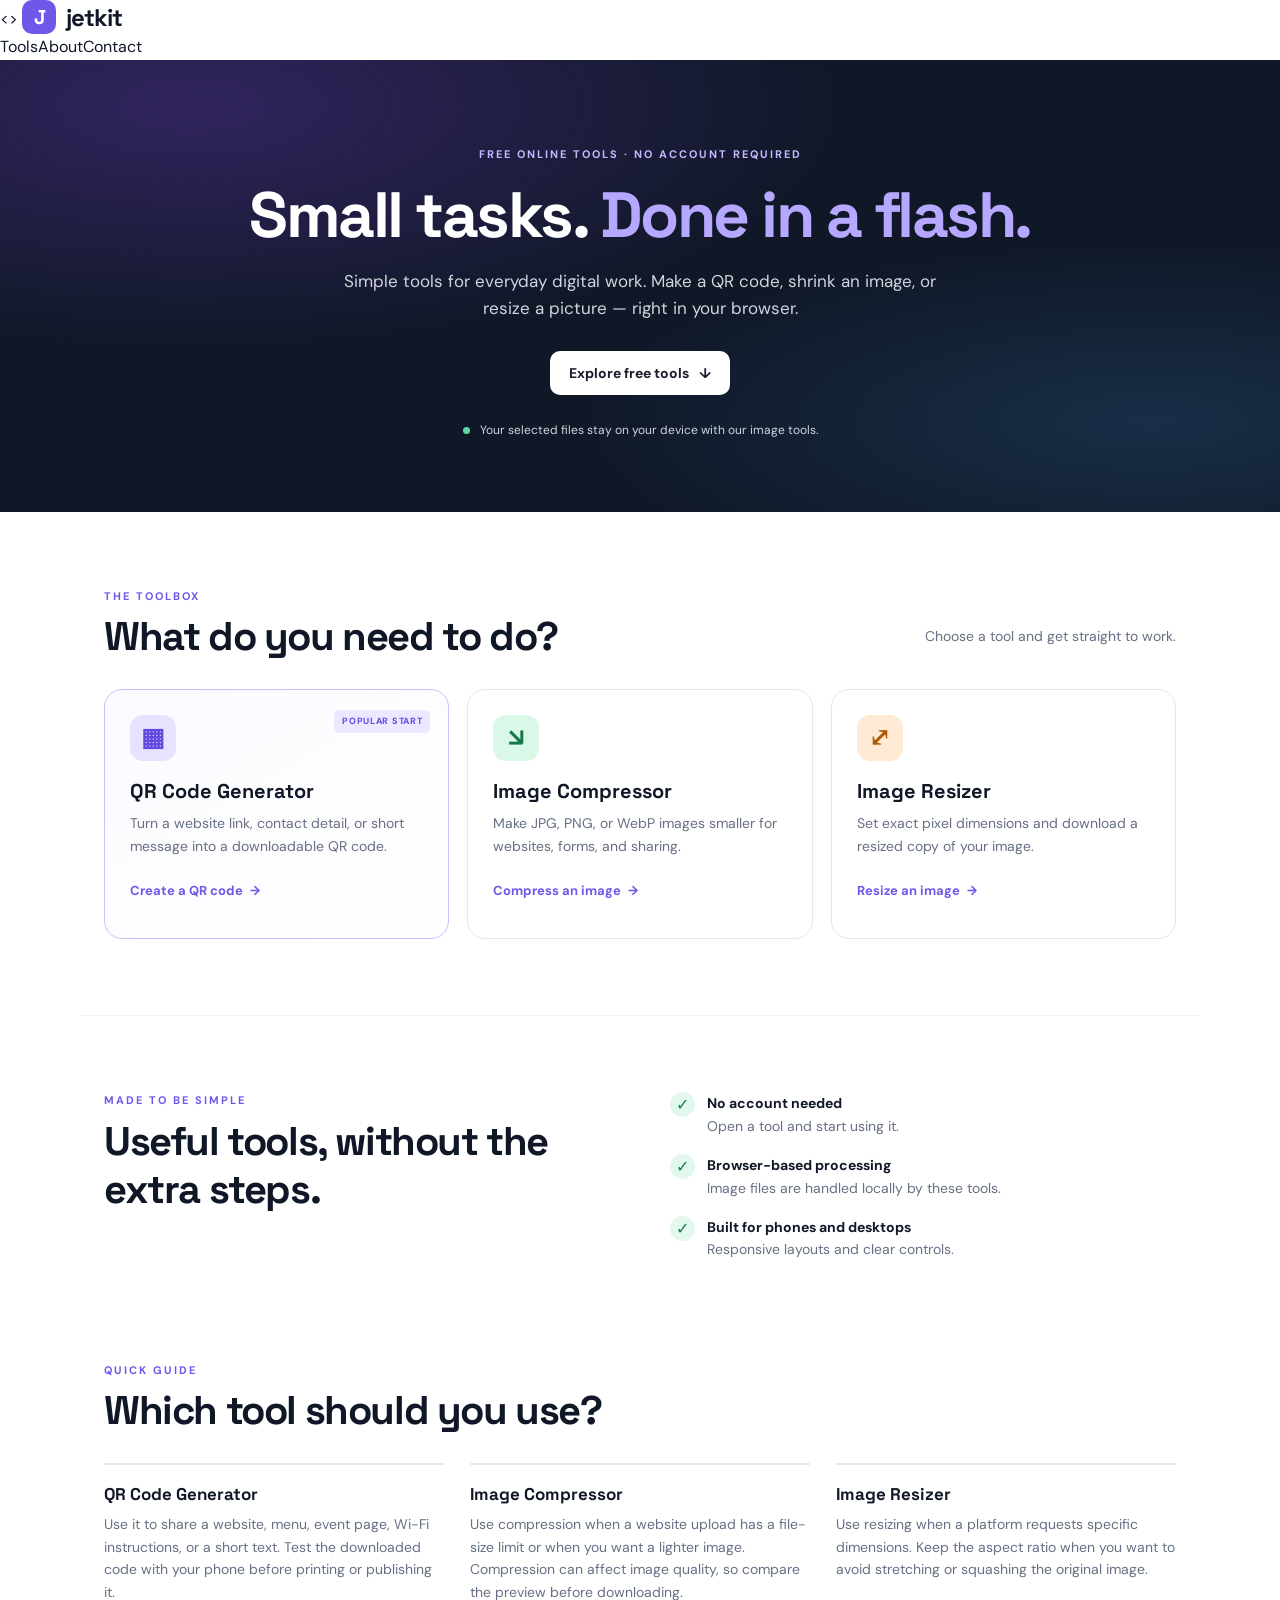
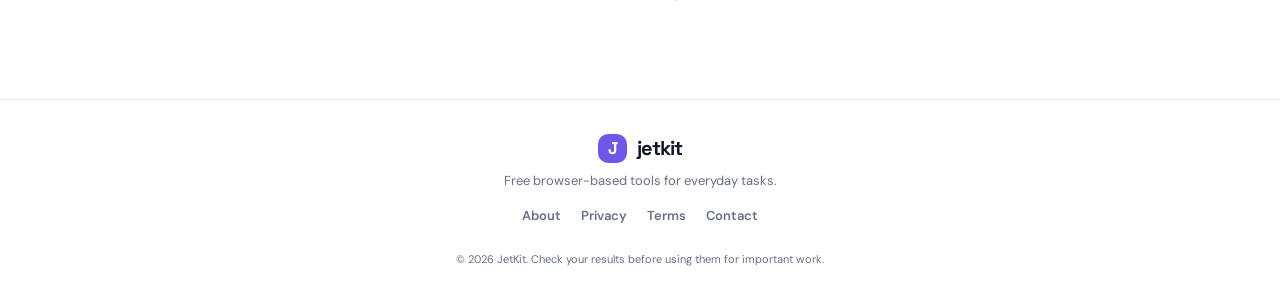
==== index.html @ 2868698e "Update index.html" ====
<!doctype html>
<!doctype html>
<html lang="en">
<head>
  <meta name="google-site-verification" content="PT_K1_1RHJYaDExGWwUaRceweo4r8AOUMdbeSWlrM80" />
  <meta charset="utf-8">
  <meta name="viewport" content="width=device-width, initial-scale=1">
  <title>JetKit — Free QR Code, Image Compressor & Resizer</title>
  <meta name="description" content="Use JetKit's free online tools to create QR codes, compress images, and resize pictures. Fast, mobile-friendly tools that process files in your browser.">
  <meta name="theme-color" content="#101828">
  <link rel="canonical" href="https://jvishal45.github.io/jetkit/">
  <link rel="stylesheet" href="styles.css">
</head>
<html lang="en">
<<meta name="google-site-verification" content="PyLenAJjmiMdtNLxkGoGX21h9dLyYW7l6-hTDkbGoY4" />>
  <meta charset="utf-8">
  <meta name="viewport" content="width=device-width, initial-scale=1">
  <title>JetKit — Free QR Code, Image Compressor & Resizer</title>
  <meta name="description" content="Use JetKit's free online tools to create QR codes, compress images, and resize pictures. Fast, 
</head>
<body>
<header class="site-header">
  <a class="brand" href="index.html" aria-label="JetKit home"><span class="brand-mark">J</span> jetkit</a>
  <nav aria-label="Main navigation"><a href="#tools">Tools</a><a href="about.html">About</a><a href="contact.html">Contact</a></nav>
</header>
<main>
  <section class="hero">
    <div class="eyebrow">FREE ONLINE TOOLS · NO ACCOUNT REQUIRED</div>
    <h1>Small tasks. <span>Done in a flash.</span></h1>
    <p>Simple tools for everyday digital work. Make a QR code, shrink an image, or resize a picture — right in your browser.</p>
    <a class="button button-light" href="#tools">Explore free tools <span aria-hidden="true">↓</span></a>
    <div class="hero-note"><span class="dot"></span> Your selected files stay on your device with our image tools.</div>
  </section>

  <section class="section" id="tools">
    <div class="section-heading"><div><div class="eyebrow dark">THE TOOLBOX</div><h2>What do you need to do?</h2></div><p>Choose a tool and get straight to work.</p></div>
    <div class="tool-grid">
      <article class="tool-card featured">
        <div class="tool-icon purple">▦</div><div class="pill">POPULAR START</div>
        <h3>QR Code Generator</h3><p>Turn a website link, contact detail, or short message into a downloadable QR code.</p>
        <a class="text-link" href="qr-generator.html">Create a QR code <span>→</span></a>
      </article>
      <article class="tool-card">
        <div class="tool-icon green">↘</div>
        <h3>Image Compressor</h3><p>Make JPG, PNG, or WebP images smaller for websites, forms, and sharing.</p>
        <a class="text-link" href="image-compressor.html">Compress an image <span>→</span></a>
      </article>
      <article class="tool-card">
        <div class="tool-icon orange">⤢</div>
        <h3>Image Resizer</h3><p>Set exact pixel dimensions and download a resized copy of your image.</p>
        <a class="text-link" href="image-resizer.html">Resize an image <span>→</span></a>
      </article>
    </div>
  </section>

  <section class="section split">
    <div><div class="eyebrow dark">MADE TO BE SIMPLE</div><h2>Useful tools, without the extra steps.</h2></div>
    <div class="benefits">
      <div><span class="check">✓</span><p><strong>No account needed</strong><br>Open a tool and start using it.</p></div>
      <div><span class="check">✓</span><p><strong>Browser-based processing</strong><br>Image files are handled locally by these tools.</p></div>
      <div><span class="check">✓</span><p><strong>Built for phones and desktops</strong><br>Responsive layouts and clear controls.</p></div>
    </div>
  </section>

  <section class="section info-section">
    <div class="eyebrow dark">QUICK GUIDE</div><h2>Which tool should you use?</h2>
    <div class="guide-grid">
      <div><h3>QR Code Generator</h3><p>Use it to share a website, menu, event page, Wi-Fi instructions, or a short text. Test the downloaded code with your phone before printing or publishing it.</p></div>
      <div><h3>Image Compressor</h3><p>Use compression when a website upload has a file-size limit or when you want a lighter image. Compression can affect image quality, so compare the preview before downloading.</p></div>
      <div><h3>Image Resizer</h3><p>Use resizing when a platform requests specific dimensions. Keep the aspect ratio when you want to avoid stretching or squashing the original image.</p></div>
    </div>
  </section>
</main>
<footer class="site-footer"><a class="brand footer-brand" href="index.html"><span class="brand-mark">J</span> jetkit</a><p>Free browser-based tools for everyday tasks.</p><div class="footer-links"><a href="about.html">About</a><a href="privacy.html">Privacy</a><a href="terms.html">Terms</a><a href="contact.html">Contact</a></div><small>© <span id="year"></span> JetKit. Check your results before using them for important work.</small></footer>
<script src="app.js"></script>
</body></html>
---- styles.css ----
@import url('https://fonts.googleapis.com/css2?family=DM+Sans:wght@400;500;600;700&family=Space+Grotesk:wght@500;600;700&display=swap');
:root{--ink:#101828;--muted:#667085;--line:#e4e7ec;--paper:#f7f8fc;--purple:#7157e8;--purple-dark:#5941c9;--green:#d9f8e8;--orange:#ffead5}
*{box-sizing:border-box}html{scroll-behavior:smooth}body{margin:0;background:#fff;color:var(--ink);font-family:'DM Sans',Arial,sans-serif;line-height:1.6}a{color:inherit;text-decoration:none}.site-header{height:76px;padding:0 max(24px,calc((100% - 1120px)/2));display:flex;align-items:center;justify-content:space-between;border-bottom:1px solid #eef0f4;background:#fff}.brand{display:inline-flex;align-items:center;gap:10px;font:700 24px 'Space Grotesk',sans-serif;letter-spacing:-1px}.brand-mark{display:inline-grid;place-items:center;background:var(--purple);color:#fff;border-radius:10px;width:34px;height:34px;font-size:20px}.site-header nav{display:flex;gap:28px;color:#475467;font-size:14px;font-weight:600}.site-header nav a:hover,.footer-links a:hover{color:var(--purple)}.hero{background:#101828;color:#fff;padding:86px 24px 72px;text-align:center;background-image:radial-gradient(ellipse at 15% 10%,#31245e 0,transparent 42%),radial-gradient(ellipse at 90% 80%,#182e47 0,transparent 35%)}.eyebrow{font-size:11px;letter-spacing:2px;font-weight:700;color:#c4b8ff}.eyebrow.dark{color:var(--purple);margin-bottom:8px}.hero h1{font:700 clamp(38px,6vw,64px)/1.08 'Space Grotesk',sans-serif;letter-spacing:-2.5px;margin:18px auto;max-width:800px}.hero h1 span{color:#b6a7ff}.hero>p{max-width:610px;margin:0 auto 28px;color:#d0d5dd;font-size:17px}.button{display:inline-flex;align-items:center;justify-content:center;gap:10px;border:0;border-radius:10px;background:var(--purple);color:#fff;padding:13px 19px;font:700 14px 'DM Sans',sans-serif;cursor:pointer;transition:.15s}.button:hover{background:var(--purple-dark);transform:translateY(-1px)}.button-light{background:#fff;color:#1d1b2d}.button-light:hover{background:#ece8ff}.hero-note{margin-top:26px;font-size:12px;color:#d0d5dd}.dot{display:inline-block;width:7px;height:7px;background:#61d6a4;border-radius:50%;margin-right:7px}.section{max-width:1120px;margin:auto;padding:76px 24px}.section-heading{display:flex;justify-content:space-between;align-items:end;gap:24px;margin-bottom:28px}.section h2,.tool-page h1,.content-page h1{font:700 clamp(28px,4vw,40px)/1.2 'Space Grotesk',sans-serif;letter-spacing:-1.4px;margin:0}.section-heading>p{max-width:300px;color:var(--muted);font-size:14px}.tool-grid{display:grid;grid-template-columns:repeat(3,1fr);gap:18px}.tool-card{border:1px solid var(--line);border-radius:18px;padding:25px;position:relative;min-height:250px;background:#fff;transition:.2s}.tool-card:hover{box-shadow:0 12px 30px #1018280c;transform:translateY(-3px)}.tool-card.featured{border-color:#c9c0ff;background:linear-gradient(150deg,#fbfaff,#fff)}.tool-icon{width:46px;height:46px;border-radius:13px;display:grid;place-items:center;font-size:25px;font-weight:700;margin-bottom:17px}.purple{background:#e8e2ff;color:#6449df}.green{background:var(--green);color:#16794b}.orange{background:var(--orange);color:#ad5b0a}.pill{position:absolute;right:18px;top:20px;background:#ece8ff;color:#6449df;padding:4px 8px;border-radius:5px;font-size:9px;letter-spacing:.7px;font-weight:700}.tool-card h3,.guide-grid h3{font:700 20px 'Space Grotesk',sans-serif;margin:0 0 8px}.tool-card p,.guide-grid p{font-size:14px;color:var(--muted);margin:0 0 20px}.text-link{font-size:13px;color:var(--purple);font-weight:700}.text-link span{margin-left:4px}.split{border-top:1px solid #f0f1f5;display:grid;grid-template-columns:1fr 1fr;gap:60px}.benefits{display:grid;gap:17px}.benefits>div{display:flex;align-items:start;gap:12px}.benefits p{margin:0;font-size:14px;color:var(--muted)}.benefits strong{color:var(--ink)}.check{background:#e2f8ed;color:#12804e;border-radius:50%;width:25px;height:25px;display:grid;place-items:center;flex-shrink:0}.info-section{padding-top:25px}.info-section h2{margin-bottom:28px}.guide-grid{display:grid;grid-template-columns:repeat(3,1fr);gap:26px}.guide-grid>div{border-top:2px solid var(--line);padding-top:18px}.guide-grid h3{font-size:17px}.site-footer{border-top:1px solid #eaecf0;padding:34px 24px 26px;text-align:center;color:var(--muted);font-size:13px}.footer-brand{color:var(--ink);font-size:20px}.footer-brand .brand-mark{width:29px;height:29px;font-size:17px}.site-footer p{margin:8px 0 14px}.footer-links{display:flex;justify-content:center;gap:20px;margin:14px 0 22px;font-weight:600}.site-footer small{font-size:11px}.tool-page,.content-page{max-width:1050px;margin:auto;padding:42px 24px 76px}.back-link{display:inline-block;color:var(--muted);font-size:13px;margin-bottom:28px}.tool-page h1,.content-page h1{font-size:clamp(34px,5vw,48px);margin:4px 0 10px}.lead{color:var(--muted);font-size:17px;max-width:680px;margin:0 0 30px}.workspace{display:grid;grid-template-columns:1fr 1fr;gap:18px;align-items:start}.panel{border:1px solid var(--line);border-radius:16px;padding:24px;background:#fff;min-width:0}.panel label{display:block;font-size:13px;font-weight:700;margin:0 0 8px}.panel input:not([type=checkbox]):not([type=range]):not([type=color]),.panel textarea,.panel select{width:100%;font:14px 'DM Sans',sans-serif;color:var(--ink);border:1px solid #d0d5dd;border-radius:9px;padding:12px;background:#fff;margin-bottom:17px}.panel input[type=file]{width:100%;font-size:13px;margin-bottom:10px}.panel input[type=range]{width:100%;margin:5px 0 18px;accent-color:var(--purple)}.panel input[type=color]{width:100%;height:42px;border:1px solid var(--line);border-radius:9px;background:white;padding:4px}.panel textarea{resize:vertical}.panel .button{width:100%;margin-top:4px}.hint{font-size:12px;color:var(--muted);margin:-8px 0 20px}.field-row{display:grid;grid-template-columns:1fr 1fr;gap:12px}.field-row>div{min-width:0}.status{font-size:12px;color:var(--muted);margin:14px 0 0;min-height:20px}.result-panel h2{font:700 20px 'Space Grotesk',sans-serif;margin:0 0 15px}.qr-output,.preview-box{min-height:260px;border:1px dashed #d0d5dd;border-radius:12px;display:flex;align-items:center;justify-content:center;padding:18px;margin-bottom:16px;overflow:hidden;background:#fbfcfe}.qr-output canvas,.qr-output img{max-width:100%;height:auto!important}.preview-box img{max-width:100%;max-height:360px;object-fit:contain}.empty-state{text-align:center;color:#98a2b3;font-size:13px}.empty-state span{display:block;font-size:40px;color:#c4b8ff}.empty-state p{margin:5px 0}.button-secondary{background:#f0edff;color:#533bbf}.button-secondary:hover{background:#e5dfff}.button:disabled{opacity:.45;cursor:not-allowed;transform:none}.disabled-link{opacity:.45;pointer-events:none}.stats{font-size:12px;color:var(--muted);margin:0 0 14px}.check-row{display:flex!important;align-items:center;gap:9px;margin:0 0 17px!important}.check-row input{accent-color:var(--purple)}.content-copy{max-width:760px;margin:48px auto 0}.content-copy h2,.content-page h2{font:700 23px 'Space Grotesk',sans-serif;margin:30px 0 10px}.content-copy p,.content-copy li,.content-page p,.content-page li{color:#475467;font-size:15px}.content-copy li{margin:8px 0}.content-page{max-width:800px}.content-page h2{margin-top:26px}.content-page a{color:var(--purple);text-decoration:underline}.notice{padding:14px 16px;border-radius:10px;background:#f4f1ff;color:#4936a5;font-size:13px}.contact-card{border:1px solid var(--line);padding:22px;border-radius:14px;margin-top:24px}.contact-card p{margin-bottom:0}
@media(max-width:760px){.site-header{height:66px;padding:0 18px}.site-header nav{gap:14px;font-size:12px}.brand{font-size:21px}.hero{padding:68px 20px 56px}.hero h1{letter-spacing:-1.6px}.section{padding:55px 18px}.section-heading{display:block}.section-heading>p{margin-bottom:0}.tool-grid,.guide-grid{grid-template-columns:1fr}.tool-card{min-height:auto}.split{grid-template-columns:1fr;gap:25px}.workspace{grid-template-columns:1fr}.tool-page,.content-page{padding:30px 18px 55px}.panel{padding:18px}.qr-output,.preview-box{min-height:220px}.pill{right:14px;top:16px}.footer-links{gap:13px;flex-wrap:wrap}}
@media(prefers-reduced-motion:reduce){html{scroll-behavior:auto}*,*:before,*:after{transition:none!important}}
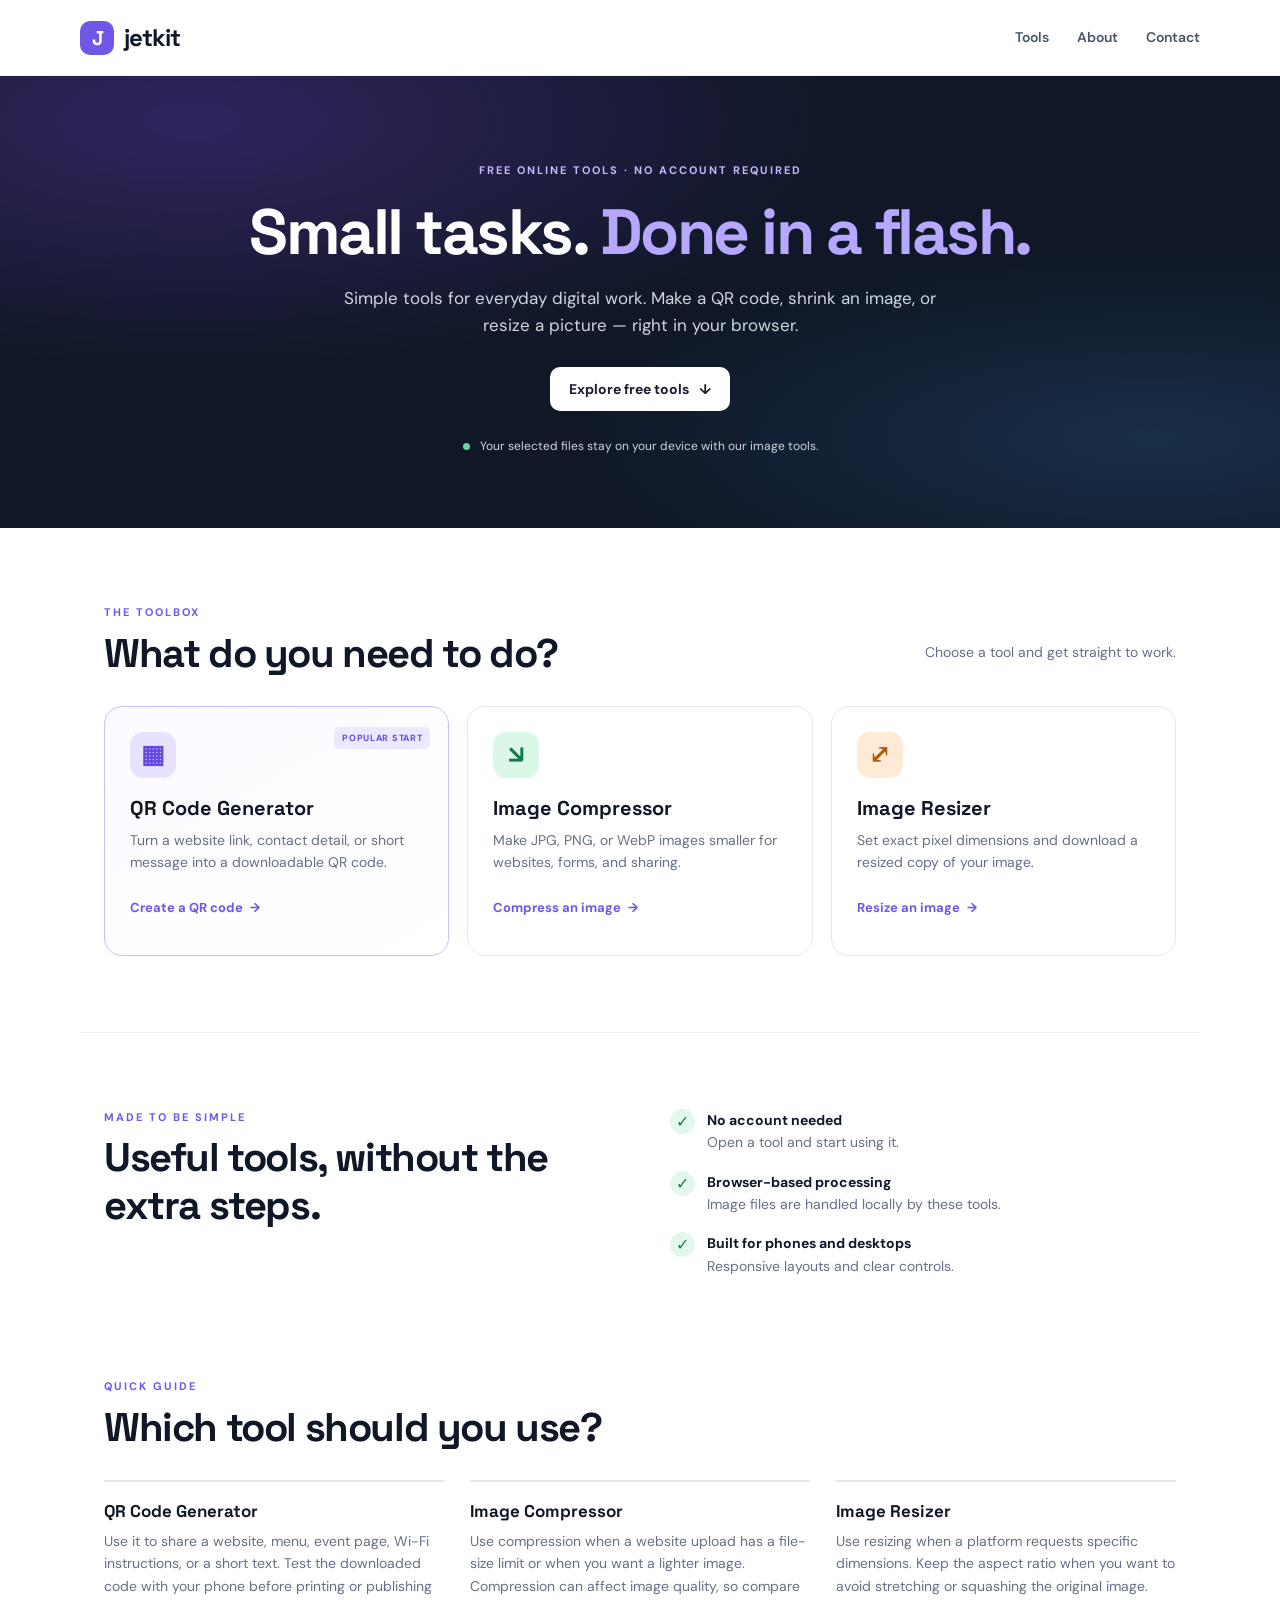
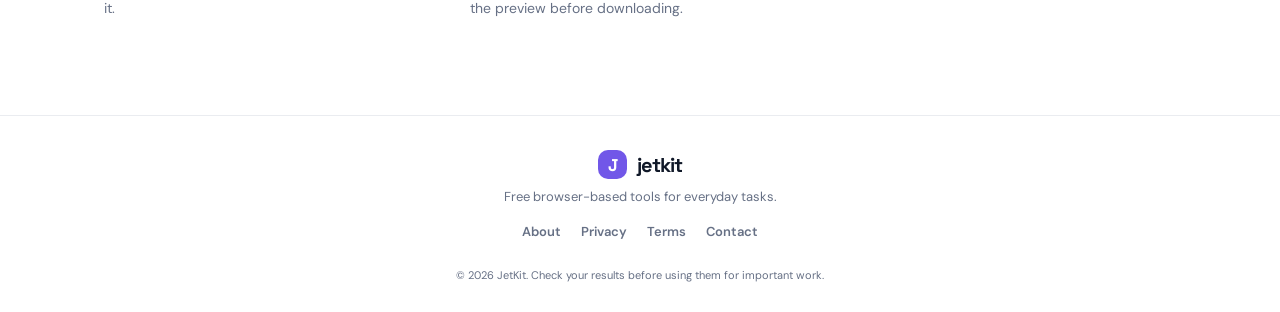
==== commit 7ecb5732: "Update SEO metadata and improve HTML structure" ====
--- a/index.html
+++ b/index.html
@@ -1,76 +1,238 @@
-<!doctype html>
+
 <!doctype html>
 <html lang="en">
 <head>
-  <meta name="google-site-verification" content="PT_K1_1RHJYaDExGWwUaRceweo4r8AOUMdbeSWlrM80" />
   <meta charset="utf-8">
   <meta name="viewport" content="width=device-width, initial-scale=1">
-  <title>JetKit — Free QR Code, Image Compressor & Resizer</title>
-  <meta name="description" content="Use JetKit's free online tools to create QR codes, compress images, and resize pictures. Fast, mobile-friendly tools that process files in your browser.">
+
+  <!-- Google Search Console Verification -->
+  <meta name="google-site-verification" content="4UklUwFA97t_j_yVqn6qjvx23p3kDGNB34lNmI1zrZQ">
+
+  <!-- SEO -->
+  <title>JetKit – Free Online Tools | QR Code Generator & Image Tools</title>
+  <meta name="description" content="Use JetKit's free online tools to generate QR codes, compress images, and resize pictures. No account required. Fast, simple, and browser-based.">
+  <meta name="robots" content="index, follow">
   <meta name="theme-color" content="#101828">
-  <link rel="canonical" href="https://jvishal45.github.io/jetkit/">
+
+  <!-- Canonical URL -->
+  <link rel="canonical" href="https://jvishal45.github.io/Jetkit/">
+
+  <!-- Social Sharing -->
+  <meta property="og:type" content="website">
+  <meta property="og:title" content="JetKit – Free Online Tools">
+  <meta property="og:description" content="Generate QR codes, compress images, and resize pictures with JetKit. Free tools, no account required.">
+  <meta property="og:url" content="https://jvishal45.github.io/Jetkit/">
+
+  <!-- Stylesheet -->
   <link rel="stylesheet" href="styles.css">
 </head>
-<html lang="en">
-<<meta name="google-site-verification" content="PyLenAJjmiMdtNLxkGoGX21h9dLyYW7l6-hTDkbGoY4" />>
-  <meta charset="utf-8">
-  <meta name="viewport" content="width=device-width, initial-scale=1">
-  <title>JetKit — Free QR Code, Image Compressor & Resizer</title>
-  <meta name="description" content="Use JetKit's free online tools to create QR codes, compress images, and resize pictures. Fast, 
-</head>
+
 <body>
+
 <header class="site-header">
-  <a class="brand" href="index.html" aria-label="JetKit home"><span class="brand-mark">J</span> jetkit</a>
-  <nav aria-label="Main navigation"><a href="#tools">Tools</a><a href="about.html">About</a><a href="contact.html">Contact</a></nav>
+  <a class="brand" href="index.html" aria-label="JetKit home">
+    <span class="brand-mark">J</span> jetkit
+  </a>
+
+  <nav aria-label="Main navigation">
+    <a href="#tools">Tools</a>
+    <a href="about.html">About</a>
+    <a href="contact.html">Contact</a>
+  </nav>
 </header>
+
 <main>
+
+  <!-- HERO SECTION -->
   <section class="hero">
     <div class="eyebrow">FREE ONLINE TOOLS · NO ACCOUNT REQUIRED</div>
+
     <h1>Small tasks. <span>Done in a flash.</span></h1>
-    <p>Simple tools for everyday digital work. Make a QR code, shrink an image, or resize a picture — right in your browser.</p>
-    <a class="button button-light" href="#tools">Explore free tools <span aria-hidden="true">↓</span></a>
-    <div class="hero-note"><span class="dot"></span> Your selected files stay on your device with our image tools.</div>
-  </section>
-
+
+    <p>
+      Simple tools for everyday digital work. Make a QR code,
+      shrink an image, or resize a picture — right in your browser.
+    </p>
+
+    <a class="button button-light" href="#tools">
+      Explore free tools <span aria-hidden="true">↓</span>
+    </a>
+
+    <div class="hero-note">
+      <span class="dot"></span>
+      Your selected files stay on your device with our image tools.
+    </div>
+  </section>
+
+  <!-- TOOLS SECTION -->
   <section class="section" id="tools">
-    <div class="section-heading"><div><div class="eyebrow dark">THE TOOLBOX</div><h2>What do you need to do?</h2></div><p>Choose a tool and get straight to work.</p></div>
+
+    <div class="section-heading">
+      <div>
+        <div class="eyebrow dark">THE TOOLBOX</div>
+        <h2>What do you need to do?</h2>
+      </div>
+
+      <p>Choose a tool and get straight to work.</p>
+    </div>
+
     <div class="tool-grid">
+
+      <!-- QR CODE GENERATOR -->
       <article class="tool-card featured">
-        <div class="tool-icon purple">▦</div><div class="pill">POPULAR START</div>
-        <h3>QR Code Generator</h3><p>Turn a website link, contact detail, or short message into a downloadable QR code.</p>
-        <a class="text-link" href="qr-generator.html">Create a QR code <span>→</span></a>
+        <div class="tool-icon purple">▦</div>
+        <div class="pill">POPULAR START</div>
+
+        <h3>QR Code Generator</h3>
+
+        <p>
+          Turn a website link, contact detail, or short message
+          into a downloadable QR code.
+        </p>
+
+        <a class="text-link" href="qr-generator.html">
+          Create a QR code <span>→</span>
+        </a>
       </article>
+
+      <!-- IMAGE COMPRESSOR -->
       <article class="tool-card">
         <div class="tool-icon green">↘</div>
-        <h3>Image Compressor</h3><p>Make JPG, PNG, or WebP images smaller for websites, forms, and sharing.</p>
-        <a class="text-link" href="image-compressor.html">Compress an image <span>→</span></a>
+
+        <h3>Image Compressor</h3>
+
+        <p>
+          Make JPG, PNG, or WebP images smaller for websites,
+          forms, and sharing.
+        </p>
+
+        <a class="text-link" href="image-compressor.html">
+          Compress an image <span>→</span>
+        </a>
       </article>
+
+      <!-- IMAGE RESIZER -->
       <article class="tool-card">
         <div class="tool-icon orange">⤢</div>
-        <h3>Image Resizer</h3><p>Set exact pixel dimensions and download a resized copy of your image.</p>
-        <a class="text-link" href="image-resizer.html">Resize an image <span>→</span></a>
+
+        <h3>Image Resizer</h3>
+
+        <p>
+          Set exact pixel dimensions and download a resized
+          copy of your image.
+        </p>
+
+        <a class="text-link" href="image-resizer.html">
+          Resize an image <span>→</span>
+        </a>
       </article>
-    </div>
-  </section>
-
+
+    </div>
+  </section>
+
+  <!-- BENEFITS SECTION -->
   <section class="section split">
-    <div><div class="eyebrow dark">MADE TO BE SIMPLE</div><h2>Useful tools, without the extra steps.</h2></div>
+
+    <div>
+      <div class="eyebrow dark">MADE TO BE SIMPLE</div>
+      <h2>Useful tools, without the extra steps.</h2>
+    </div>
+
     <div class="benefits">
-      <div><span class="check">✓</span><p><strong>No account needed</strong><br>Open a tool and start using it.</p></div>
-      <div><span class="check">✓</span><p><strong>Browser-based processing</strong><br>Image files are handled locally by these tools.</p></div>
-      <div><span class="check">✓</span><p><strong>Built for phones and desktops</strong><br>Responsive layouts and clear controls.</p></div>
-    </div>
-  </section>
-
+
+      <div>
+        <span class="check">✓</span>
+        <p>
+          <strong>No account needed</strong><br>
+          Open a tool and start using it.
+        </p>
+      </div>
+
+      <div>
+        <span class="check">✓</span>
+        <p>
+          <strong>Browser-based processing</strong><br>
+          Image files are handled locally by these tools.
+        </p>
+      </div>
+
+      <div>
+        <span class="check">✓</span>
+        <p>
+          <strong>Built for phones and desktops</strong><br>
+          Responsive layouts and clear controls.
+        </p>
+      </div>
+
+    </div>
+  </section>
+
+  <!-- QUICK GUIDE SECTION -->
   <section class="section info-section">
-    <div class="eyebrow dark">QUICK GUIDE</div><h2>Which tool should you use?</h2>
+
+    <div class="eyebrow dark">QUICK GUIDE</div>
+    <h2>Which tool should you use?</h2>
+
     <div class="guide-grid">
-      <div><h3>QR Code Generator</h3><p>Use it to share a website, menu, event page, Wi-Fi instructions, or a short text. Test the downloaded code with your phone before printing or publishing it.</p></div>
-      <div><h3>Image Compressor</h3><p>Use compression when a website upload has a file-size limit or when you want a lighter image. Compression can affect image quality, so compare the preview before downloading.</p></div>
-      <div><h3>Image Resizer</h3><p>Use resizing when a platform requests specific dimensions. Keep the aspect ratio when you want to avoid stretching or squashing the original image.</p></div>
-    </div>
-  </section>
+
+      <div>
+        <h3>QR Code Generator</h3>
+        <p>
+          Use it to share a website, menu, event page,
+          Wi-Fi instructions, or a short text. Test the
+          downloaded code with your phone before printing
+          or publishing it.
+        </p>
+      </div>
+
+      <div>
+        <h3>Image Compressor</h3>
+        <p>
+          Use compression when a website upload has a
+          file-size limit or when you want a lighter image.
+          Compression can affect image quality, so compare
+          the preview before downloading.
+        </p>
+      </div>
+
+      <div>
+        <h3>Image Resizer</h3>
+        <p>
+          Use resizing when a platform requests specific
+          dimensions. Keep the aspect ratio when you want
+          to avoid stretching or squashing the original image.
+        </p>
+      </div>
+
+    </div>
+  </section>
+
 </main>
-<footer class="site-footer"><a class="brand footer-brand" href="index.html"><span class="brand-mark">J</span> jetkit</a><p>Free browser-based tools for everyday tasks.</p><div class="footer-links"><a href="about.html">About</a><a href="privacy.html">Privacy</a><a href="terms.html">Terms</a><a href="contact.html">Contact</a></div><small>© <span id="year"></span> JetKit. Check your results before using them for important work.</small></footer>
+
+<!-- FOOTER -->
+<footer class="site-footer">
+
+  <a class="brand footer-brand" href="index.html">
+    <span class="brand-mark">J</span> jetkit
+  </a>
+
+  <p>Free browser-based tools for everyday tasks.</p>
+
+  <div class="footer-links">
+    <a href="about.html">About</a>
+    <a href="privacy.html">Privacy</a>
+    <a href="terms.html">Terms</a>
+    <a href="contact.html">Contact</a>
+  </div>
+
+  <small>
+    © <span id="year"></span> JetKit.
+    Check your results before using them for important work.
+  </small>
+
+</footer>
+
 <script src="app.js"></script>
-</body></html>
+
+</body>
+</html>
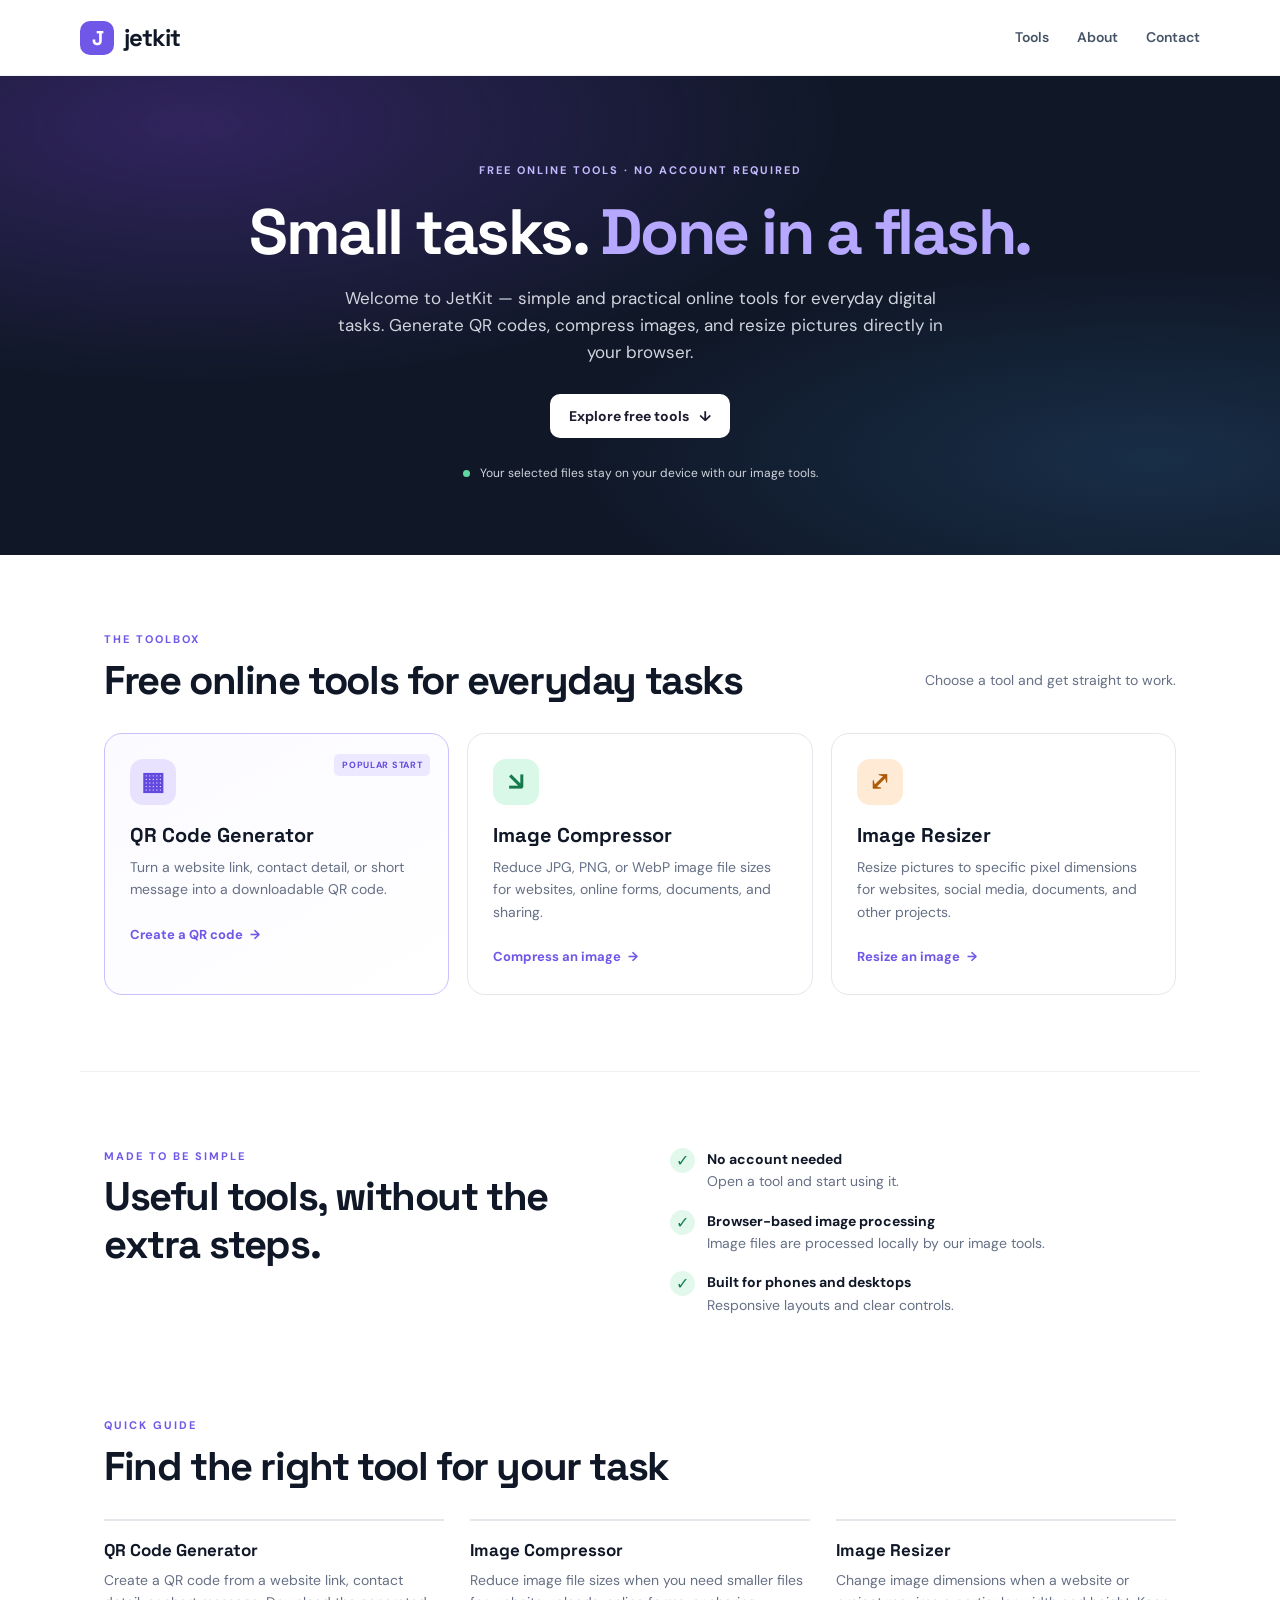
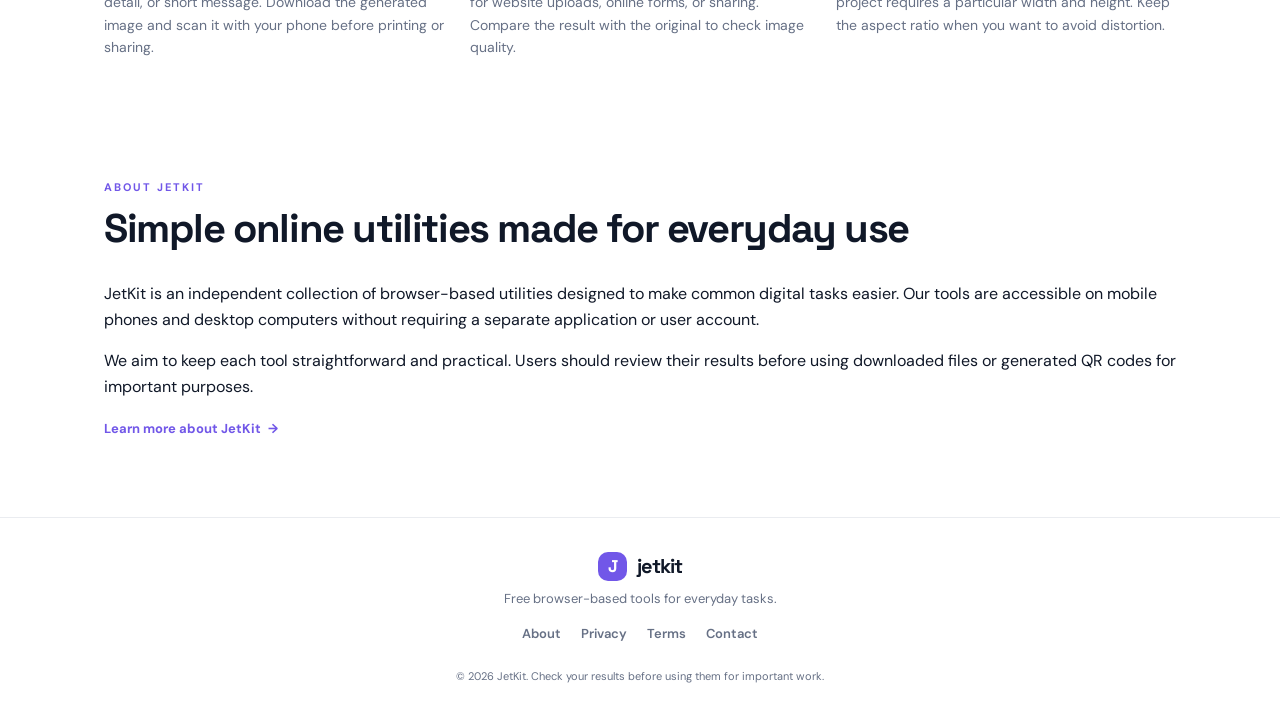
==== commit 1ae32cf7: "Revise SEO tags and enhance page content Updated SEO metadata and improved content clarity." ====
--- a/index.html
+++ b/index.html
@@ -1,4 +1,3 @@
-
 <!doctype html>
 <html lang="en">
 <head>
@@ -8,20 +7,27 @@
   <!-- Google Search Console Verification -->
   <meta name="google-site-verification" content="4UklUwFA97t_j_yVqn6qjvx23p3kDGNB34lNmI1zrZQ">
 
-  <!-- SEO -->
-  <title>JetKit – Free Online Tools | QR Code Generator & Image Tools</title>
-  <meta name="description" content="Use JetKit's free online tools to generate QR codes, compress images, and resize pictures. No account required. Fast, simple, and browser-based.">
+  <!-- Primary SEO -->
+  <title>JetKit | Free Online QR Code Generator & Image Tools</title>
+  <meta name="description" content="JetKit offers free online tools to create QR codes, compress images, and resize pictures. Simple browser-based tools for everyday tasks. No account required.">
   <meta name="robots" content="index, follow">
   <meta name="theme-color" content="#101828">
+  <meta name="author" content="JetKit">
 
   <!-- Canonical URL -->
   <link rel="canonical" href="https://jvishal45.github.io/Jetkit/">
 
-  <!-- Social Sharing -->
+  <!-- Open Graph -->
   <meta property="og:type" content="website">
-  <meta property="og:title" content="JetKit – Free Online Tools">
-  <meta property="og:description" content="Generate QR codes, compress images, and resize pictures with JetKit. Free tools, no account required.">
+  <meta property="og:site_name" content="JetKit">
+  <meta property="og:title" content="JetKit | Free Online Tools">
+  <meta property="og:description" content="Create QR codes, compress images, and resize pictures with JetKit's free online tools.">
   <meta property="og:url" content="https://jvishal45.github.io/Jetkit/">
+
+  <!-- Twitter Sharing -->
+  <meta name="twitter:card" content="summary">
+  <meta name="twitter:title" content="JetKit | Free Online Tools">
+  <meta name="twitter:description" content="Free online QR code generator, image compressor, and image resizer.">
 
   <!-- Stylesheet -->
   <link rel="stylesheet" href="styles.css">
@@ -50,8 +56,9 @@
     <h1>Small tasks. <span>Done in a flash.</span></h1>
 
     <p>
-      Simple tools for everyday digital work. Make a QR code,
-      shrink an image, or resize a picture — right in your browser.
+      Welcome to JetKit — simple and practical online tools
+      for everyday digital tasks. Generate QR codes, compress
+      images, and resize pictures directly in your browser.
     </p>
 
     <a class="button button-light" href="#tools">
@@ -70,7 +77,7 @@
     <div class="section-heading">
       <div>
         <div class="eyebrow dark">THE TOOLBOX</div>
-        <h2>What do you need to do?</h2>
+        <h2>Free online tools for everyday tasks</h2>
       </div>
 
       <p>Choose a tool and get straight to work.</p>
@@ -102,8 +109,8 @@
         <h3>Image Compressor</h3>
 
         <p>
-          Make JPG, PNG, or WebP images smaller for websites,
-          forms, and sharing.
+          Reduce JPG, PNG, or WebP image file sizes for websites,
+          online forms, documents, and sharing.
         </p>
 
         <a class="text-link" href="image-compressor.html">
@@ -118,8 +125,8 @@
         <h3>Image Resizer</h3>
 
         <p>
-          Set exact pixel dimensions and download a resized
-          copy of your image.
+          Resize pictures to specific pixel dimensions for
+          websites, social media, documents, and other projects.
         </p>
 
         <a class="text-link" href="image-resizer.html">
@@ -151,8 +158,8 @@
       <div>
         <span class="check">✓</span>
         <p>
-          <strong>Browser-based processing</strong><br>
-          Image files are handled locally by these tools.
+          <strong>Browser-based image processing</strong><br>
+          Image files are processed locally by our image tools.
         </p>
       </div>
 
@@ -171,40 +178,62 @@
   <section class="section info-section">
 
     <div class="eyebrow dark">QUICK GUIDE</div>
-    <h2>Which tool should you use?</h2>
+    <h2>Find the right tool for your task</h2>
 
     <div class="guide-grid">
 
       <div>
         <h3>QR Code Generator</h3>
         <p>
-          Use it to share a website, menu, event page,
-          Wi-Fi instructions, or a short text. Test the
-          downloaded code with your phone before printing
-          or publishing it.
+          Create a QR code from a website link, contact detail,
+          or short message. Download the generated image and
+          scan it with your phone before printing or sharing.
         </p>
       </div>
 
       <div>
         <h3>Image Compressor</h3>
         <p>
-          Use compression when a website upload has a
-          file-size limit or when you want a lighter image.
-          Compression can affect image quality, so compare
-          the preview before downloading.
+          Reduce image file sizes when you need smaller files
+          for website uploads, online forms, or sharing.
+          Compare the result with the original to check image quality.
         </p>
       </div>
 
       <div>
         <h3>Image Resizer</h3>
         <p>
-          Use resizing when a platform requests specific
-          dimensions. Keep the aspect ratio when you want
-          to avoid stretching or squashing the original image.
-        </p>
-      </div>
-
-    </div>
+          Change image dimensions when a website or project
+          requires a particular width and height. Keep the
+          aspect ratio when you want to avoid distortion.
+        </p>
+      </div>
+
+    </div>
+  </section>
+
+  <!-- ABOUT JETKIT SECTION -->
+  <section class="section info-section">
+    <div class="eyebrow dark">ABOUT JETKIT</div>
+    <h2>Simple online utilities made for everyday use</h2>
+
+    <p>
+      JetKit is an independent collection of browser-based
+      utilities designed to make common digital tasks easier.
+      Our tools are accessible on mobile phones and desktop
+      computers without requiring a separate application
+      or user account.
+    </p>
+
+    <p>
+      We aim to keep each tool straightforward and practical.
+      Users should review their results before using downloaded
+      files or generated QR codes for important purposes.
+    </p>
+
+    <a class="text-link" href="about.html">
+      Learn more about JetKit <span>→</span>
+    </a>
   </section>
 
 </main>
